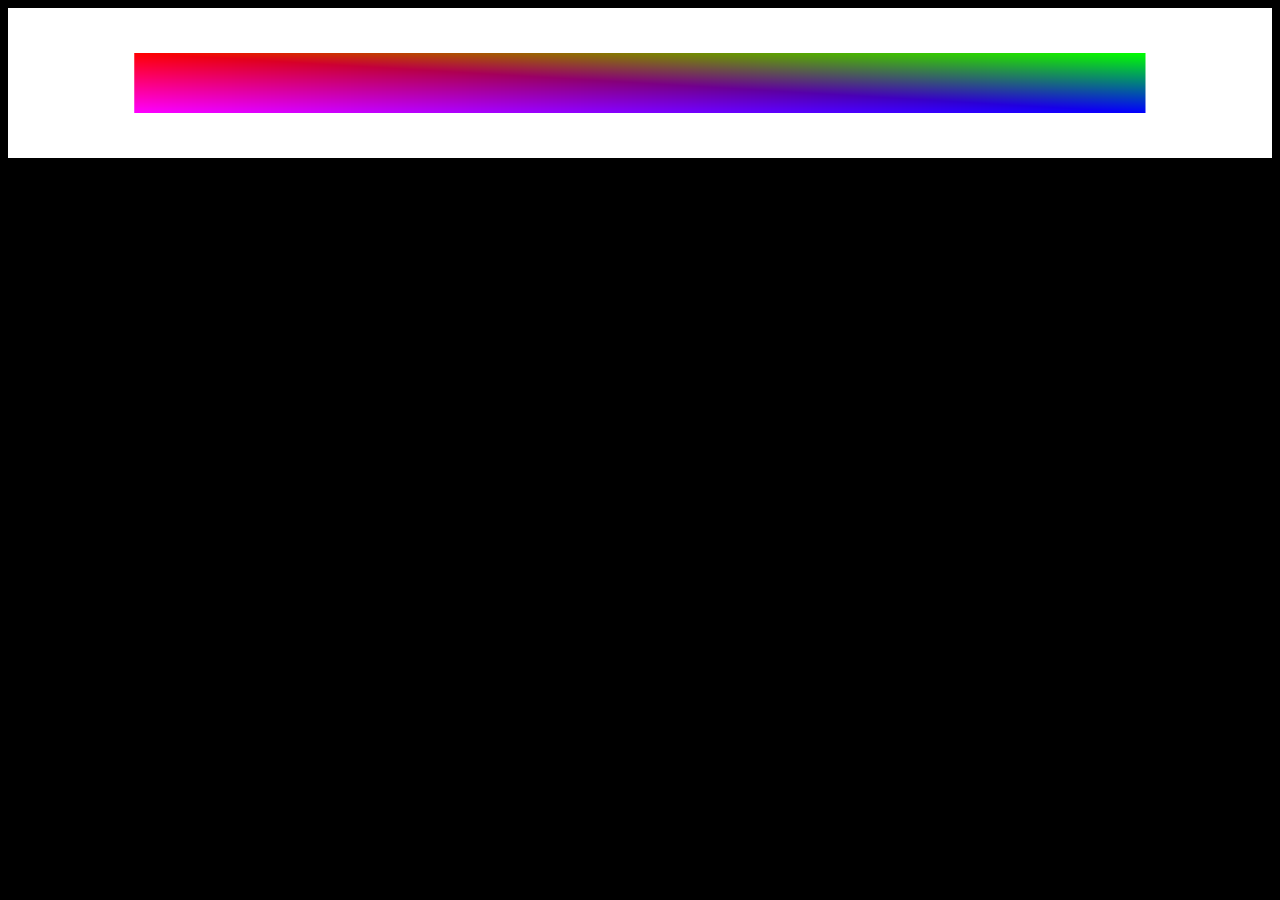
==== index.html @ bec56beb "ch-01" ====
<!DOCTYPE html>
<html lang="en">
<head>
    <meta charset="UTF-8">
    <meta name="viewport" content="width=device-width, initial-scale=1.0">
    <title>Document</title>
</head>
<style>
    body {
        background-color: black;
    }
    canvas {
        width: 100%;
        height: 100%;
    }
</style>
<body>
    <canvas id="canvas"></canvas>
</body>
<script type="module" src="./01/script.js"></script>
</html>
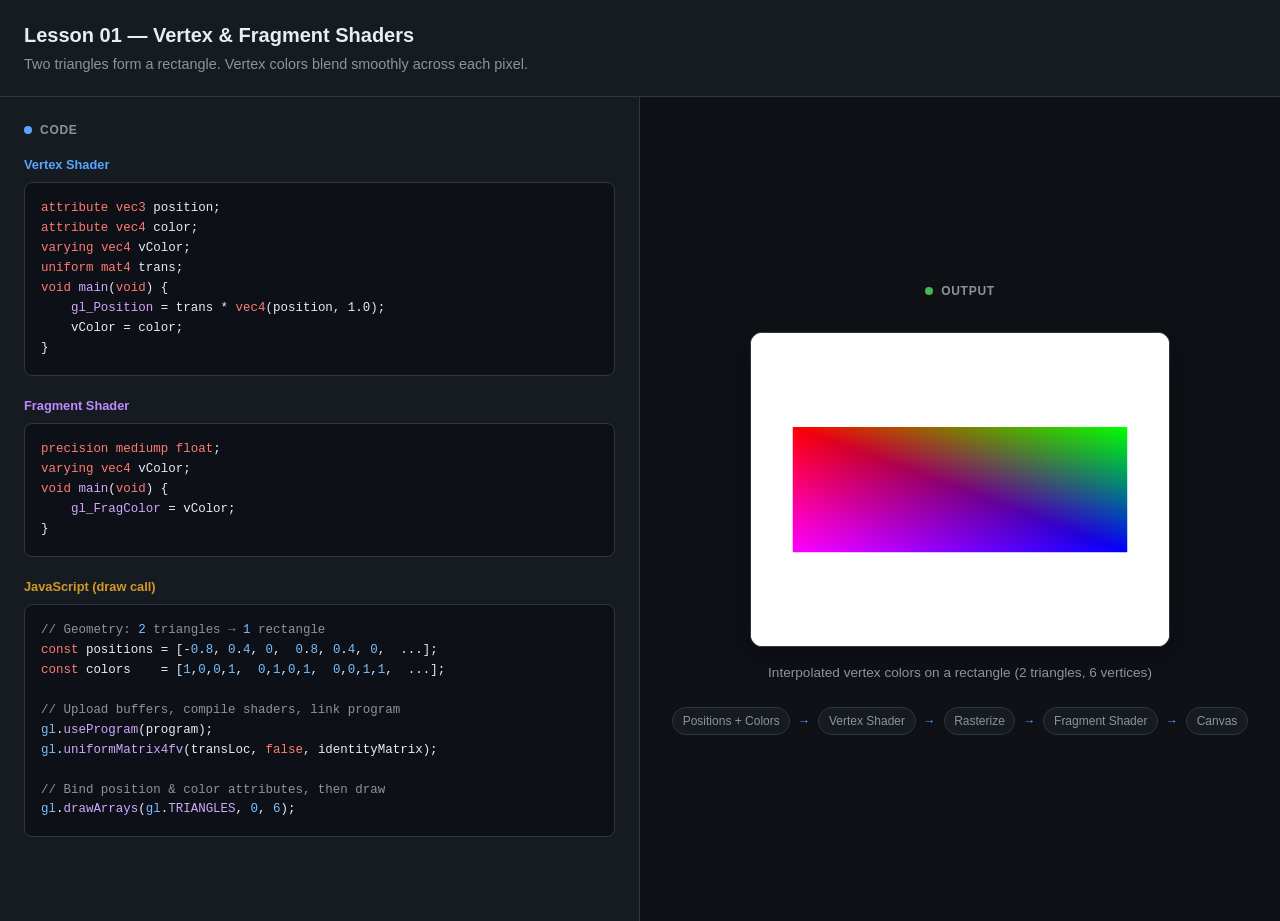
==== commit 9a51911b: "refactor: separate reusable lesson layout from shader code - Extract shared CSS, syntax highlighting" ====
--- a/index.html
+++ b/index.html
@@ -3,19 +3,60 @@
 <head>
     <meta charset="UTF-8">
     <meta name="viewport" content="width=device-width, initial-scale=1.0">
-    <title>Document</title>
+    <title>01 — Vertex & Fragment Shaders</title>
+    <link rel="stylesheet" href="./shared/css/lesson-layout.css">
 </head>
-<style>
-    body {
-        background-color: black;
-    }
-    canvas {
-        width: 100%;
-        height: 100%;
-    }
-</style>
 <body>
-    <canvas id="canvas"></canvas>
+    <header>
+        <h1>Lesson 01 — Vertex &amp; Fragment Shaders</h1>
+        <p>Two triangles form a rectangle. Vertex colors blend smoothly across each pixel.</p>
+    </header>
+
+    <div class="layout">
+        <section class="panel code-panel">
+            <div class="panel-label">Code</div>
+
+            <div class="code-block">
+                <h3>Vertex Shader</h3>
+                <pre><code id="vertex-code"></code></pre>
+            </div>
+
+            <div class="code-block">
+                <h3 class="fragment">Fragment Shader</h3>
+                <pre><code id="fragment-code"></code></pre>
+            </div>
+
+            <div class="code-block">
+                <h3 class="javascript">JavaScript (draw call)</h3>
+                <pre><code id="js-code"></code></pre>
+            </div>
+        </section>
+
+        <section class="panel output-panel">
+            <div class="panel-label">Output</div>
+
+            <div class="canvas-wrap">
+                <canvas id="canvas"></canvas>
+            </div>
+
+            <p class="caption">
+                Interpolated vertex colors on a rectangle (2 triangles, 6 vertices)
+            </p>
+
+            <div class="pipeline">
+                <span>Positions + Colors</span>
+                <span class="arrow">→</span>
+                <span>Vertex Shader</span>
+                <span class="arrow">→</span>
+                <span>Rasterize</span>
+                <span class="arrow">→</span>
+                <span>Fragment Shader</span>
+                <span class="arrow">→</span>
+                <span>Canvas</span>
+            </div>
+        </section>
+    </div>
+
+    <script type="module" src="./01/main.js"></script>
 </body>
-<script type="module" src="./01/script.js"></script>
-</html>+</html>
--- a/shared/css/lesson-layout.css
+++ b/shared/css/lesson-layout.css
@@ -0,0 +1,190 @@
+:root {
+    --bg: #0f1117;
+    --surface: #161b22;
+    --border: #30363d;
+    --text: #e6edf3;
+    --muted: #8b949e;
+    --accent: #58a6ff;
+    --green: #3fb950;
+    --orange: #d29922;
+    --purple: #bc8cff;
+    --keyword: #ff7b72;
+    --type: #79c0ff;
+    --fn: #d2a8ff;
+    --comment: #8b949e;
+}
+
+* {
+    box-sizing: border-box;
+    margin: 0;
+    padding: 0;
+}
+
+body {
+    font-family: -apple-system, BlinkMacSystemFont, "Segoe UI", Roboto, sans-serif;
+    background: var(--bg);
+    color: var(--text);
+    min-height: 100vh;
+    line-height: 1.5;
+}
+
+header {
+    padding: 1.25rem 1.5rem;
+    border-bottom: 1px solid var(--border);
+    background: var(--surface);
+}
+
+header h1 {
+    font-size: 1.25rem;
+    font-weight: 600;
+}
+
+header p {
+    color: var(--muted);
+    font-size: 0.9rem;
+    margin-top: 0.25rem;
+}
+
+.layout {
+    display: grid;
+    grid-template-columns: 1fr 1fr;
+    min-height: calc(100vh - 76px);
+}
+
+@media (max-width: 900px) {
+    .layout {
+        grid-template-columns: 1fr;
+    }
+}
+
+.panel {
+    padding: 1.25rem 1.5rem;
+    overflow: auto;
+}
+
+.code-panel {
+    border-right: 1px solid var(--border);
+    background: var(--surface);
+}
+
+.output-panel {
+    display: flex;
+    flex-direction: column;
+    align-items: center;
+    justify-content: center;
+    gap: 1rem;
+    background: var(--bg);
+}
+
+.panel-label {
+    display: inline-flex;
+    align-items: center;
+    gap: 0.5rem;
+    font-size: 0.75rem;
+    font-weight: 600;
+    text-transform: uppercase;
+    letter-spacing: 0.06em;
+    color: var(--muted);
+    margin-bottom: 1rem;
+}
+
+.panel-label::before {
+    content: "";
+    width: 8px;
+    height: 8px;
+    border-radius: 50%;
+    background: var(--accent);
+}
+
+.output-panel .panel-label::before {
+    background: var(--green);
+}
+
+.code-block {
+    margin-bottom: 1.25rem;
+}
+
+.code-block h3 {
+    font-size: 0.8rem;
+    font-weight: 600;
+    color: var(--accent);
+    margin-bottom: 0.5rem;
+}
+
+.code-block h3.fragment {
+    color: var(--purple);
+}
+
+.code-block h3.javascript {
+    color: var(--orange);
+}
+
+pre {
+    background: #0d1117;
+    border: 1px solid var(--border);
+    border-radius: 8px;
+    padding: 1rem;
+    overflow-x: auto;
+    font-family: "SF Mono", "Fira Code", "Cascadia Code", Consolas, monospace;
+    font-size: 0.78rem;
+    line-height: 1.6;
+}
+
+code {
+    white-space: pre;
+}
+
+.kw { color: var(--keyword); }
+.ty { color: var(--type); }
+.fn { color: var(--fn); }
+.cm { color: var(--comment); }
+.num { color: #79c0ff; }
+
+.canvas-wrap {
+    width: 100%;
+    max-width: 420px;
+    aspect-ratio: 4 / 3;
+    border: 1px solid var(--border);
+    border-radius: 12px;
+    overflow: hidden;
+    background: #fff;
+    box-shadow: 0 8px 32px rgba(0, 0, 0, 0.4);
+}
+
+.canvas-wrap canvas {
+    display: block;
+    width: 100%;
+    height: 100%;
+}
+
+.caption {
+    color: var(--muted);
+    font-size: 0.85rem;
+    text-align: center;
+    max-width: 420px;
+}
+
+.pipeline {
+    display: flex;
+    align-items: center;
+    gap: 0.5rem;
+    flex-wrap: wrap;
+    justify-content: center;
+    font-size: 0.75rem;
+    color: var(--muted);
+    margin-top: 0.5rem;
+}
+
+.pipeline span {
+    background: var(--surface);
+    border: 1px solid var(--border);
+    padding: 0.25rem 0.6rem;
+    border-radius: 999px;
+}
+
+.pipeline .arrow {
+    background: none;
+    border: none;
+    padding: 0;
+    color: var(--accent);
+}
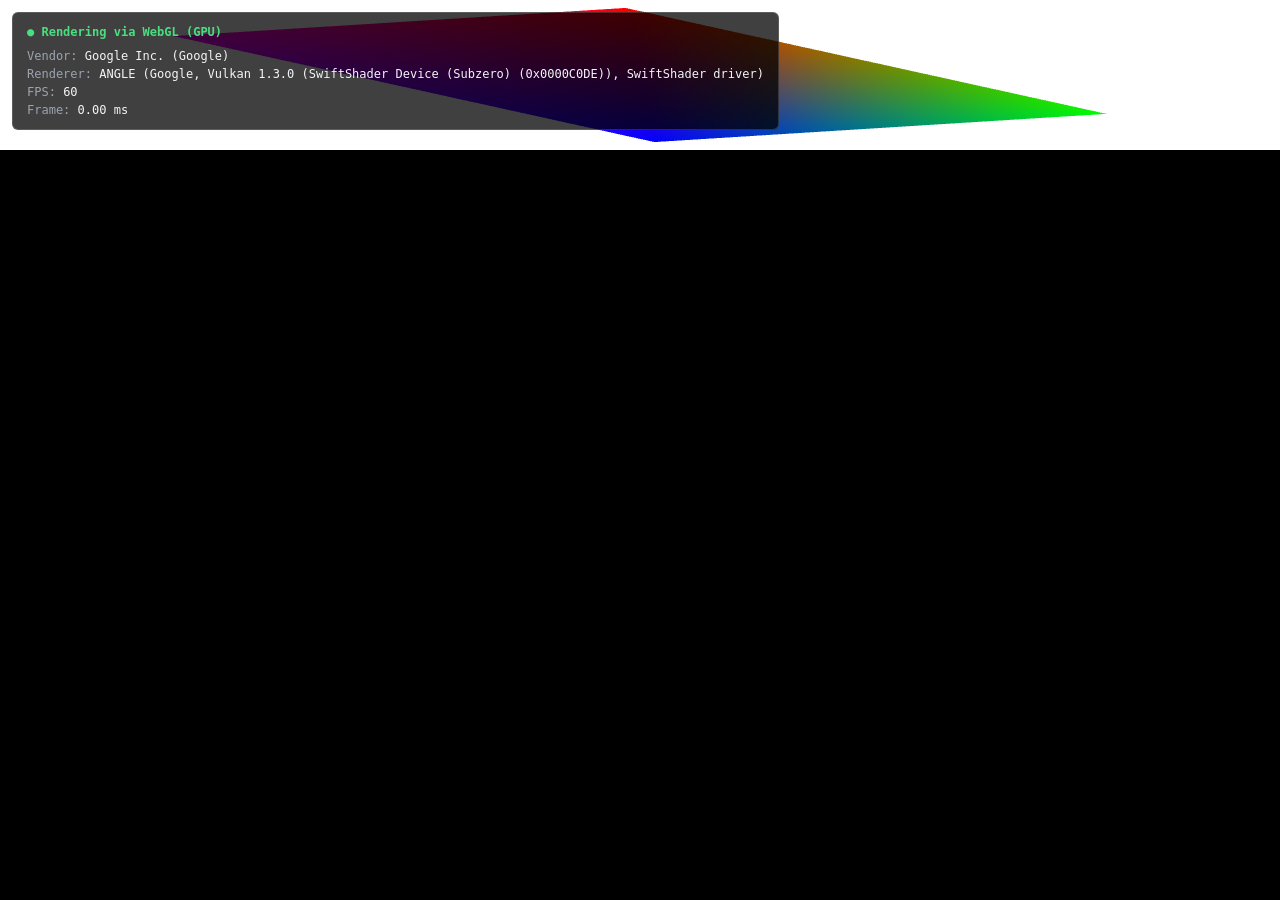
==== commit 855a74c7: "Add GPU debug overlay with FPS and renderer info Shows WebGL/GPU status, vendor, renderer, FPS, and " ====
--- a/index.html
+++ b/index.html
@@ -3,60 +3,49 @@
 <head>
     <meta charset="UTF-8">
     <meta name="viewport" content="width=device-width, initial-scale=1.0">
-    <title>01 — Vertex & Fragment Shaders</title>
-    <link rel="stylesheet" href="./shared/css/lesson-layout.css">
+    <title>Document</title>
 </head>
+<style>
+    body {
+        background-color: black;
+        margin: 0;
+    }
+    canvas {
+        width: 100%;
+        height: 100%;
+        display: block;
+    }
+    #gpu-debug-overlay {
+        position: fixed;
+        top: 12px;
+        left: 12px;
+        padding: 10px 14px;
+        font-family: ui-monospace, SFMono-Regular, Menlo, Monaco, Consolas, monospace;
+        font-size: 12px;
+        line-height: 1.5;
+        color: #e8e8e8;
+        background: rgba(0, 0, 0, 0.75);
+        border: 1px solid rgba(255, 255, 255, 0.15);
+        border-radius: 6px;
+        pointer-events: none;
+        z-index: 1000;
+        min-width: 220px;
+    }
+    #gpu-debug-overlay .status {
+        color: #4ade80;
+        font-weight: 600;
+        margin-bottom: 6px;
+    }
+    #gpu-debug-overlay .label {
+        color: #9ca3af;
+    }
+    #gpu-debug-overlay .value {
+        color: #f3f4f6;
+    }
+</style>
 <body>
-    <header>
-        <h1>Lesson 01 — Vertex &amp; Fragment Shaders</h1>
-        <p>Two triangles form a rectangle. Vertex colors blend smoothly across each pixel.</p>
-    </header>
-
-    <div class="layout">
-        <section class="panel code-panel">
-            <div class="panel-label">Code</div>
-
-            <div class="code-block">
-                <h3>Vertex Shader</h3>
-                <pre><code id="vertex-code"></code></pre>
-            </div>
-
-            <div class="code-block">
-                <h3 class="fragment">Fragment Shader</h3>
-                <pre><code id="fragment-code"></code></pre>
-            </div>
-
-            <div class="code-block">
-                <h3 class="javascript">JavaScript (draw call)</h3>
-                <pre><code id="js-code"></code></pre>
-            </div>
-        </section>
-
-        <section class="panel output-panel">
-            <div class="panel-label">Output</div>
-
-            <div class="canvas-wrap">
-                <canvas id="canvas"></canvas>
-            </div>
-
-            <p class="caption">
-                Interpolated vertex colors on a rectangle (2 triangles, 6 vertices)
-            </p>
-
-            <div class="pipeline">
-                <span>Positions + Colors</span>
-                <span class="arrow">→</span>
-                <span>Vertex Shader</span>
-                <span class="arrow">→</span>
-                <span>Rasterize</span>
-                <span class="arrow">→</span>
-                <span>Fragment Shader</span>
-                <span class="arrow">→</span>
-                <span>Canvas</span>
-            </div>
-        </section>
-    </div>
-
-    <script type="module" src="./01/main.js"></script>
+    <canvas id="canvas"></canvas>
+    <div id="gpu-debug-overlay" aria-live="polite"></div>
 </body>
-</html>
+<script type="module" src="./01/script.js"></script>
+</html>
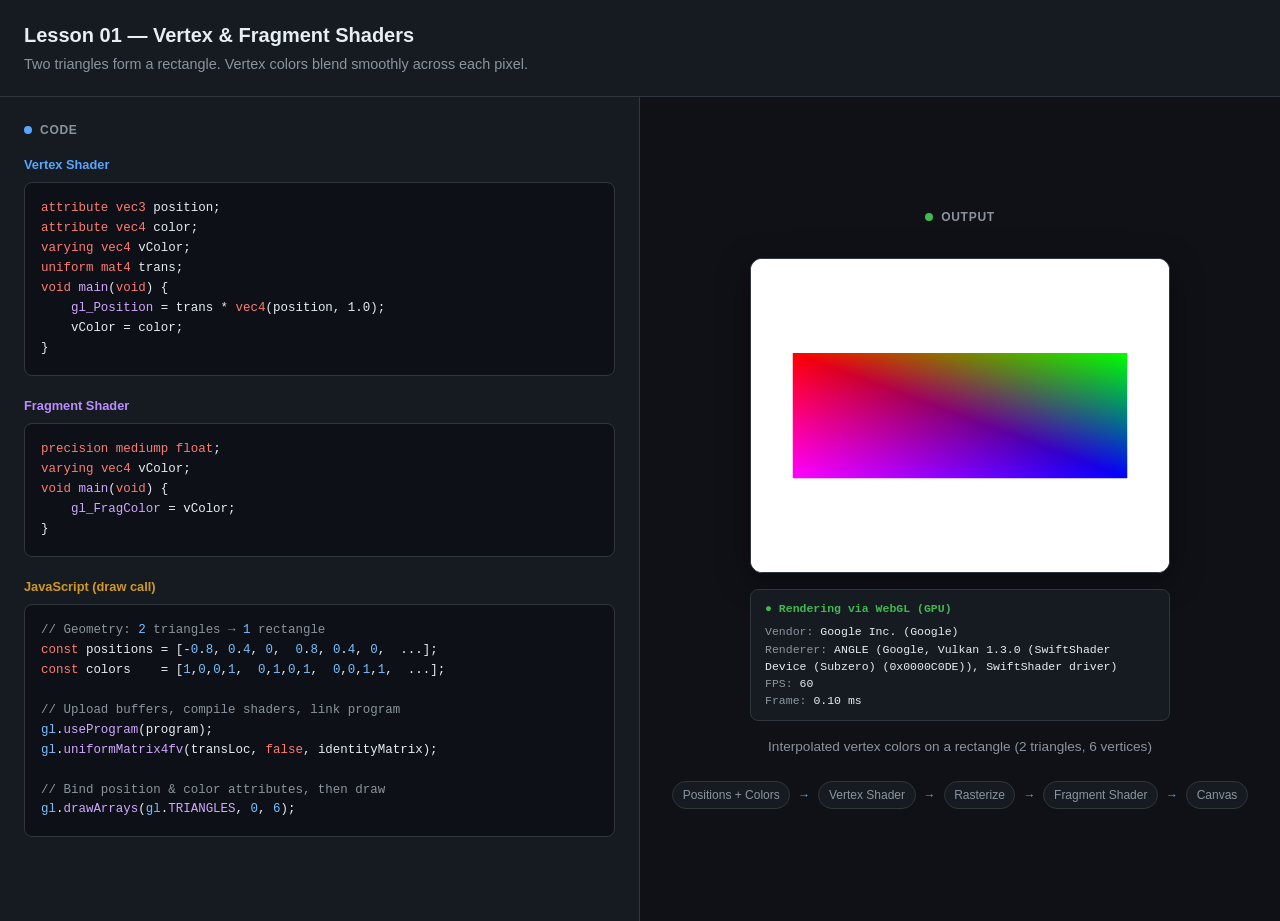
==== commit f8570094: "Merge origin/master and port GPU overlay to lesson layout Resolve modify/delete conflict on 01/scrip" ====
--- a/index.html
+++ b/index.html
@@ -3,49 +3,62 @@
 <head>
     <meta charset="UTF-8">
     <meta name="viewport" content="width=device-width, initial-scale=1.0">
-    <title>Document</title>
+    <title>01 — Vertex & Fragment Shaders</title>
+    <link rel="stylesheet" href="./shared/css/lesson-layout.css">
 </head>
-<style>
-    body {
-        background-color: black;
-        margin: 0;
-    }
-    canvas {
-        width: 100%;
-        height: 100%;
-        display: block;
-    }
-    #gpu-debug-overlay {
-        position: fixed;
-        top: 12px;
-        left: 12px;
-        padding: 10px 14px;
-        font-family: ui-monospace, SFMono-Regular, Menlo, Monaco, Consolas, monospace;
-        font-size: 12px;
-        line-height: 1.5;
-        color: #e8e8e8;
-        background: rgba(0, 0, 0, 0.75);
-        border: 1px solid rgba(255, 255, 255, 0.15);
-        border-radius: 6px;
-        pointer-events: none;
-        z-index: 1000;
-        min-width: 220px;
-    }
-    #gpu-debug-overlay .status {
-        color: #4ade80;
-        font-weight: 600;
-        margin-bottom: 6px;
-    }
-    #gpu-debug-overlay .label {
-        color: #9ca3af;
-    }
-    #gpu-debug-overlay .value {
-        color: #f3f4f6;
-    }
-</style>
 <body>
-    <canvas id="canvas"></canvas>
-    <div id="gpu-debug-overlay" aria-live="polite"></div>
+    <header>
+        <h1>Lesson 01 — Vertex &amp; Fragment Shaders</h1>
+        <p>Two triangles form a rectangle. Vertex colors blend smoothly across each pixel.</p>
+    </header>
+
+    <div class="layout">
+        <section class="panel code-panel">
+            <div class="panel-label">Code</div>
+
+            <div class="code-block">
+                <h3>Vertex Shader</h3>
+                <pre><code id="vertex-code"></code></pre>
+            </div>
+
+            <div class="code-block">
+                <h3 class="fragment">Fragment Shader</h3>
+                <pre><code id="fragment-code"></code></pre>
+            </div>
+
+            <div class="code-block">
+                <h3 class="javascript">JavaScript (draw call)</h3>
+                <pre><code id="js-code"></code></pre>
+            </div>
+        </section>
+
+        <section class="panel output-panel">
+            <div class="panel-label">Output</div>
+
+            <div class="canvas-wrap">
+                <canvas id="canvas"></canvas>
+            </div>
+
+            <div id="gpu-debug-overlay" aria-live="polite"></div>
+
+            <p class="caption">
+                Interpolated vertex colors on a rectangle (2 triangles, 6 vertices)
+            </p>
+
+            <div class="pipeline">
+                <span>Positions + Colors</span>
+                <span class="arrow">→</span>
+                <span>Vertex Shader</span>
+                <span class="arrow">→</span>
+                <span>Rasterize</span>
+                <span class="arrow">→</span>
+                <span>Fragment Shader</span>
+                <span class="arrow">→</span>
+                <span>Canvas</span>
+            </div>
+        </section>
+    </div>
+
+    <script type="module" src="./01/main.js"></script>
 </body>
-<script type="module" src="./01/script.js"></script>
-</html>+</html>
--- a/shared/css/lesson-layout.css
+++ b/shared/css/lesson-layout.css
@@ -0,0 +1,221 @@
+:root {
+    --bg: #0f1117;
+    --surface: #161b22;
+    --border: #30363d;
+    --text: #e6edf3;
+    --muted: #8b949e;
+    --accent: #58a6ff;
+    --green: #3fb950;
+    --orange: #d29922;
+    --purple: #bc8cff;
+    --keyword: #ff7b72;
+    --type: #79c0ff;
+    --fn: #d2a8ff;
+    --comment: #8b949e;
+}
+
+* {
+    box-sizing: border-box;
+    margin: 0;
+    padding: 0;
+}
+
+body {
+    font-family: -apple-system, BlinkMacSystemFont, "Segoe UI", Roboto, sans-serif;
+    background: var(--bg);
+    color: var(--text);
+    min-height: 100vh;
+    line-height: 1.5;
+}
+
+header {
+    padding: 1.25rem 1.5rem;
+    border-bottom: 1px solid var(--border);
+    background: var(--surface);
+}
+
+header h1 {
+    font-size: 1.25rem;
+    font-weight: 600;
+}
+
+header p {
+    color: var(--muted);
+    font-size: 0.9rem;
+    margin-top: 0.25rem;
+}
+
+.layout {
+    display: grid;
+    grid-template-columns: 1fr 1fr;
+    min-height: calc(100vh - 76px);
+}
+
+@media (max-width: 900px) {
+    .layout {
+        grid-template-columns: 1fr;
+    }
+}
+
+.panel {
+    padding: 1.25rem 1.5rem;
+    overflow: auto;
+}
+
+.code-panel {
+    border-right: 1px solid var(--border);
+    background: var(--surface);
+}
+
+.output-panel {
+    display: flex;
+    flex-direction: column;
+    align-items: center;
+    justify-content: center;
+    gap: 1rem;
+    background: var(--bg);
+}
+
+.panel-label {
+    display: inline-flex;
+    align-items: center;
+    gap: 0.5rem;
+    font-size: 0.75rem;
+    font-weight: 600;
+    text-transform: uppercase;
+    letter-spacing: 0.06em;
+    color: var(--muted);
+    margin-bottom: 1rem;
+}
+
+.panel-label::before {
+    content: "";
+    width: 8px;
+    height: 8px;
+    border-radius: 50%;
+    background: var(--accent);
+}
+
+.output-panel .panel-label::before {
+    background: var(--green);
+}
+
+.code-block {
+    margin-bottom: 1.25rem;
+}
+
+.code-block h3 {
+    font-size: 0.8rem;
+    font-weight: 600;
+    color: var(--accent);
+    margin-bottom: 0.5rem;
+}
+
+.code-block h3.fragment {
+    color: var(--purple);
+}
+
+.code-block h3.javascript {
+    color: var(--orange);
+}
+
+pre {
+    background: #0d1117;
+    border: 1px solid var(--border);
+    border-radius: 8px;
+    padding: 1rem;
+    overflow-x: auto;
+    font-family: "SF Mono", "Fira Code", "Cascadia Code", Consolas, monospace;
+    font-size: 0.78rem;
+    line-height: 1.6;
+}
+
+code {
+    white-space: pre;
+}
+
+.kw { color: var(--keyword); }
+.ty { color: var(--type); }
+.fn { color: var(--fn); }
+.cm { color: var(--comment); }
+.num { color: #79c0ff; }
+
+.canvas-wrap {
+    width: 100%;
+    max-width: 420px;
+    aspect-ratio: 4 / 3;
+    border: 1px solid var(--border);
+    border-radius: 12px;
+    overflow: hidden;
+    background: #fff;
+    box-shadow: 0 8px 32px rgba(0, 0, 0, 0.4);
+}
+
+.canvas-wrap canvas {
+    display: block;
+    width: 100%;
+    height: 100%;
+}
+
+.caption {
+    color: var(--muted);
+    font-size: 0.85rem;
+    text-align: center;
+    max-width: 420px;
+}
+
+.pipeline {
+    display: flex;
+    align-items: center;
+    gap: 0.5rem;
+    flex-wrap: wrap;
+    justify-content: center;
+    font-size: 0.75rem;
+    color: var(--muted);
+    margin-top: 0.5rem;
+}
+
+.pipeline span {
+    background: var(--surface);
+    border: 1px solid var(--border);
+    padding: 0.25rem 0.6rem;
+    border-radius: 999px;
+}
+
+.pipeline .arrow {
+    background: none;
+    border: none;
+    padding: 0;
+    color: var(--accent);
+}
+
+#gpu-debug-overlay {
+    width: 100%;
+    max-width: 420px;
+    padding: 10px 14px;
+    font-family: "SF Mono", "Fira Code", "Cascadia Code", Consolas, monospace;
+    font-size: 0.72rem;
+    line-height: 1.5;
+    color: var(--text);
+    background: var(--surface);
+    border: 1px solid var(--border);
+    border-radius: 8px;
+}
+
+.gpu-debug-status {
+    color: var(--green);
+    font-weight: 600;
+    margin-bottom: 6px;
+}
+
+.gpu-debug-error {
+    color: #f85149;
+}
+
+.gpu-debug-label {
+    color: var(--muted);
+}
+
+.gpu-debug-value {
+    color: var(--text);
+}
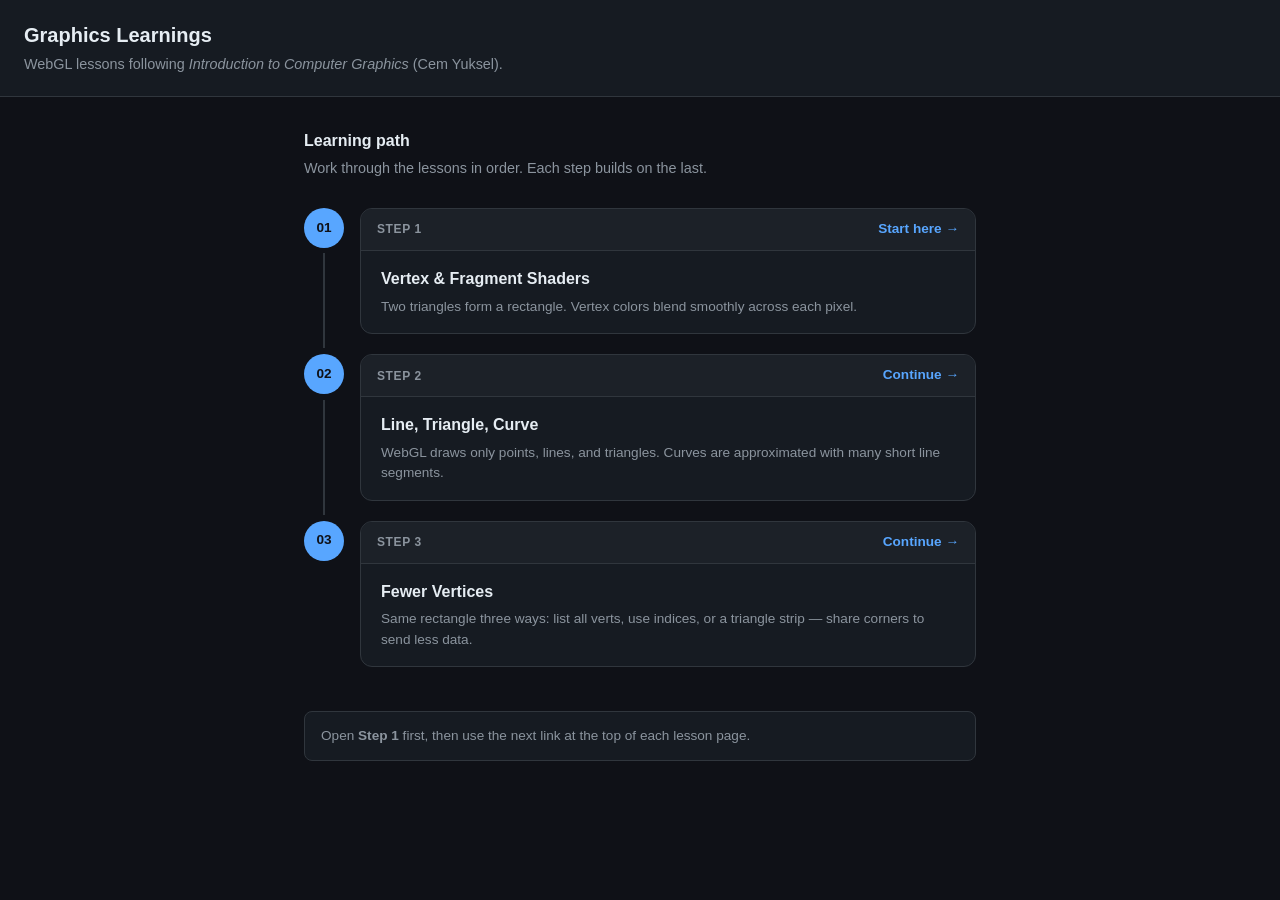
==== commit 0e8b3e6b: "Refactor lesson structure and navigation - Updated index.html files for lessons 01, 02, and 03 to im" ====
--- a/index.html
+++ b/index.html
@@ -3,62 +3,26 @@
 <head>
     <meta charset="UTF-8">
     <meta name="viewport" content="width=device-width, initial-scale=1.0">
-    <title>01 — Vertex & Fragment Shaders</title>
+    <title>Graphics Learnings</title>
     <link rel="stylesheet" href="./shared/css/lesson-layout.css">
 </head>
-<body>
+<body class="home">
     <header>
-        <h1>Lesson 01 — Vertex &amp; Fragment Shaders</h1>
-        <p>Two triangles form a rectangle. Vertex colors blend smoothly across each pixel.</p>
+        <h1>Graphics Learnings</h1>
+        <p>WebGL lessons following <em>Introduction to Computer Graphics</em> (Cem Yuksel).</p>
     </header>
 
-    <div class="layout">
-        <section class="panel code-panel">
-            <div class="panel-label">Code</div>
-
-            <div class="code-block">
-                <h3>Vertex Shader</h3>
-                <pre><code id="vertex-code"></code></pre>
-            </div>
-
-            <div class="code-block">
-                <h3 class="fragment">Fragment Shader</h3>
-                <pre><code id="fragment-code"></code></pre>
-            </div>
-
-            <div class="code-block">
-                <h3 class="javascript">JavaScript (draw call)</h3>
-                <pre><code id="js-code"></code></pre>
-            </div>
+    <main class="home-main">
+        <section class="home-intro">
+            <h2>Learning path</h2>
+            <p>Work through the lessons in order. Each step builds on the last.</p>
         </section>
 
-        <section class="panel output-panel">
-            <div class="panel-label">Output</div>
+        <ol id="lesson-steps" class="lesson-steps" aria-label="Lesson steps"></ol>
 
-            <div class="canvas-wrap">
-                <canvas id="canvas"></canvas>
-            </div>
+        <p class="home-hint">Open <strong>Step 1</strong> first, then use the next link at the top of each lesson page.</p>
+    </main>
 
-            <div id="gpu-debug-overlay" aria-live="polite"></div>
-
-            <p class="caption">
-                Interpolated vertex colors on a rectangle (2 triangles, 6 vertices)
-            </p>
-
-            <div class="pipeline">
-                <span>Positions + Colors</span>
-                <span class="arrow">→</span>
-                <span>Vertex Shader</span>
-                <span class="arrow">→</span>
-                <span>Rasterize</span>
-                <span class="arrow">→</span>
-                <span>Fragment Shader</span>
-                <span class="arrow">→</span>
-                <span>Canvas</span>
-            </div>
-        </section>
-    </div>
-
-    <script type="module" src="./01/main.js"></script>
+    <script type="module" src="./shared/js/home.js"></script>
 </body>
 </html>
--- a/shared/css/lesson-layout.css
+++ b/shared/css/lesson-layout.css
@@ -45,6 +45,184 @@
     margin-top: 0.25rem;
 }
 
+.lesson-nav {
+    display: flex;
+    flex-direction: column;
+    gap: 0.75rem;
+    margin-bottom: 1rem;
+}
+
+.lesson-nav-steps {
+    display: flex;
+    align-items: center;
+    justify-content: space-between;
+    gap: 1rem;
+}
+
+.lesson-nav-link {
+    color: var(--accent);
+    text-decoration: none;
+    font-size: 0.85rem;
+    font-weight: 500;
+}
+
+.lesson-nav-link:hover {
+    text-decoration: underline;
+}
+
+.lesson-nav-home {
+    align-self: flex-start;
+}
+
+.lesson-nav-current {
+    color: var(--muted);
+    font-size: 0.8rem;
+    white-space: nowrap;
+}
+
+.lesson-nav-spacer {
+    flex: 1;
+    max-width: 120px;
+}
+
+.home-main {
+    max-width: 720px;
+    margin: 0 auto;
+    padding: 2rem 1.5rem 3rem;
+}
+
+.home-intro {
+    margin-bottom: 1.75rem;
+}
+
+.home-intro h2 {
+    font-size: 1rem;
+    font-weight: 600;
+    margin-bottom: 0.35rem;
+}
+
+.home-intro p {
+    color: var(--muted);
+    font-size: 0.9rem;
+}
+
+.home-hint {
+    margin-top: 1.5rem;
+    padding: 0.85rem 1rem;
+    font-size: 0.85rem;
+    color: var(--muted);
+    background: var(--surface);
+    border: 1px solid var(--border);
+    border-radius: 8px;
+}
+
+.lesson-steps {
+    list-style: none;
+    display: flex;
+    flex-direction: column;
+    gap: 0;
+}
+
+.lesson-step {
+    display: flex;
+    gap: 1rem;
+}
+
+.lesson-step-marker {
+    display: flex;
+    flex-direction: column;
+    align-items: center;
+    flex-shrink: 0;
+    width: 2.5rem;
+}
+
+.lesson-step-num {
+    display: flex;
+    align-items: center;
+    justify-content: center;
+    width: 2.5rem;
+    height: 2.5rem;
+    border-radius: 50%;
+    background: var(--accent);
+    color: var(--bg);
+    font-size: 0.85rem;
+    font-weight: 700;
+}
+
+.lesson-step-line {
+    flex: 1;
+    width: 2px;
+    min-height: 1.5rem;
+    margin: 0.35rem 0;
+    background: var(--border);
+}
+
+.lesson-step-card {
+    flex: 1;
+    margin-bottom: 1.25rem;
+    background: var(--surface);
+    border: 1px solid var(--border);
+    border-radius: 12px;
+    overflow: hidden;
+    transition: border-color 0.15s;
+}
+
+.lesson-step-card:hover {
+    border-color: var(--accent);
+}
+
+.lesson-step-header {
+    display: flex;
+    align-items: center;
+    justify-content: space-between;
+    gap: 1rem;
+    padding: 0.65rem 1rem;
+    border-bottom: 1px solid var(--border);
+    background: #1c2128;
+}
+
+.lesson-step-label {
+    font-size: 0.75rem;
+    font-weight: 600;
+    text-transform: uppercase;
+    letter-spacing: 0.05em;
+    color: var(--muted);
+}
+
+.lesson-step-link {
+    color: var(--accent);
+    text-decoration: none;
+    font-size: 0.85rem;
+    font-weight: 600;
+}
+
+.lesson-step-link:hover {
+    text-decoration: underline;
+}
+
+.lesson-step-body {
+    display: block;
+    padding: 1rem 1.25rem;
+    color: inherit;
+    text-decoration: none;
+}
+
+.lesson-step-body:hover h3 {
+    color: var(--accent);
+}
+
+.lesson-step-body h3 {
+    font-size: 1rem;
+    font-weight: 600;
+    margin-bottom: 0.35rem;
+    transition: color 0.15s;
+}
+
+.lesson-step-body p {
+    font-size: 0.85rem;
+    color: var(--muted);
+}
+
 .layout {
     display: grid;
     grid-template-columns: 1fr 1fr;
@@ -117,6 +295,29 @@
 
 .code-block h3.javascript {
     color: var(--orange);
+}
+
+.idea-block h3 {
+    color: var(--green);
+}
+
+.idea-list {
+    list-style: none;
+    display: flex;
+    flex-direction: column;
+    gap: 0.65rem;
+    background: #0d1117;
+    border: 1px solid var(--border);
+    border-radius: 8px;
+    padding: 1rem;
+    font-size: 0.82rem;
+    color: var(--muted);
+    line-height: 1.45;
+}
+
+.idea-list strong {
+    color: var(--text);
+    font-weight: 600;
 }
 
 pre {
